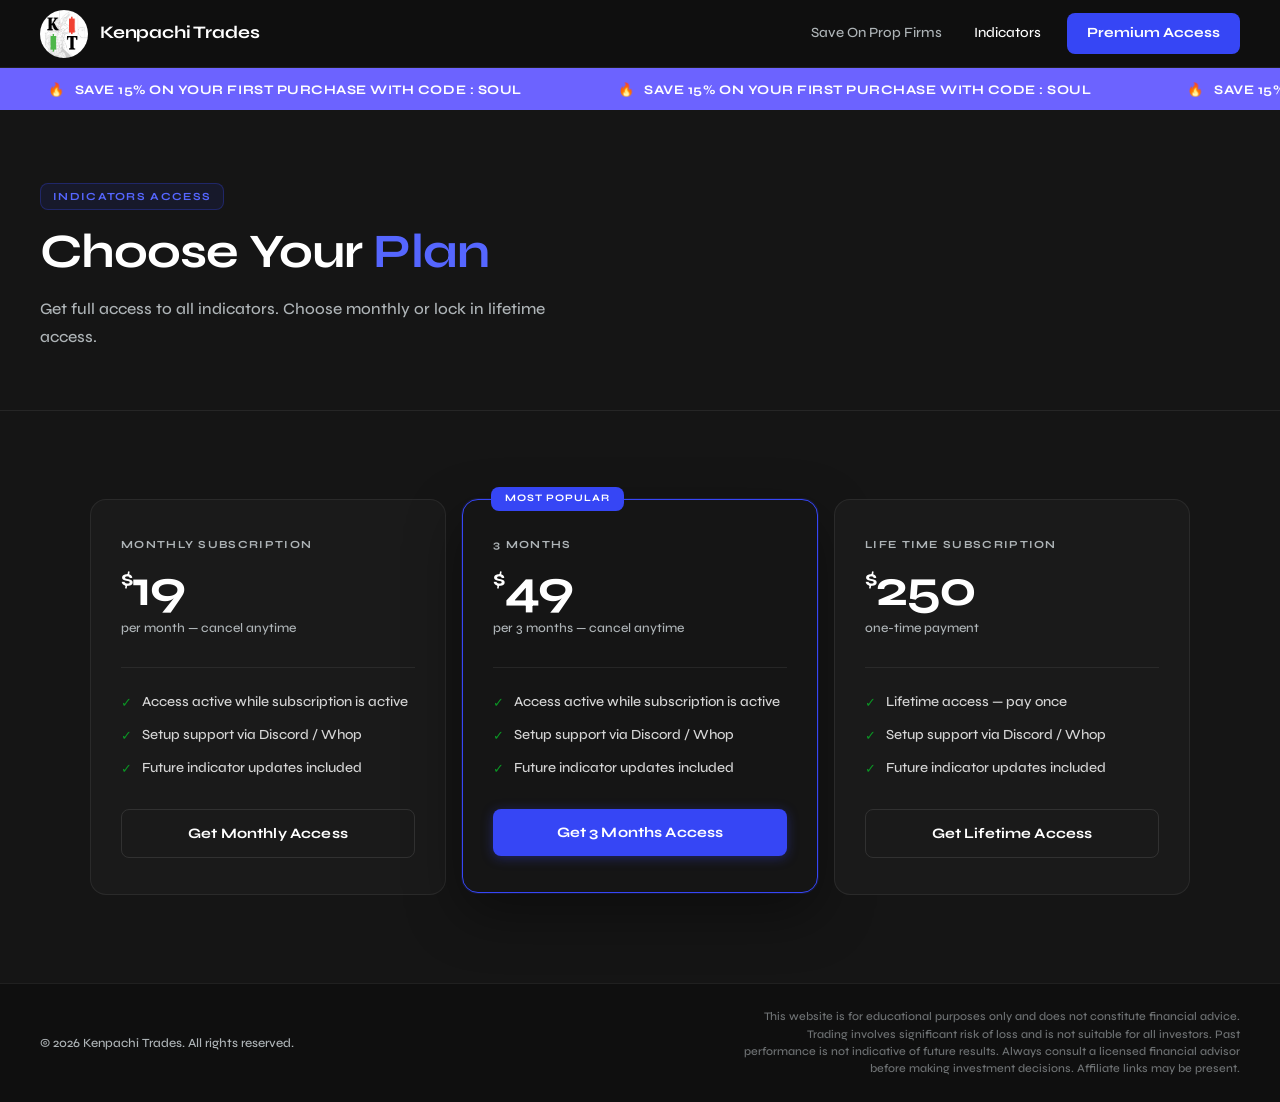
==== indicators-plans.html @ 4893d938 "Initial commit — Kenpachi Trades website" ====
<!DOCTYPE html>
<html lang="en">
<head>
  <meta charset="UTF-8" />
  <meta name="viewport" content="width=device-width, initial-scale=1.0" />
  <title>Indicators Plans — Kenpachi Trades</title>
  <link rel="stylesheet" href="syle.css" />
  <link href="https://fonts.googleapis.com/css2?family=Syne:wght@400;500;600;700;800&display=swap" rel="stylesheet" />
</head>
<body>

  <!-- PROMO TICKER -->
  <div class="promo-ticker">
    <div class="promo-ticker-track">
      <span>Save 15% on your first purchase with code : Soul</span>
      <span>Save 15% on your first purchase with code : Soul</span>
      <span>Save 15% on your first purchase with code : Soul</span>
      <span>Save 15% on your first purchase with code : Soul</span>
      <span>Save 15% on your first purchase with code : Soul</span>
      <span>Save 15% on your first purchase with code : Soul</span>
      <span>Save 15% on your first purchase with code : Soul</span>
      <span>Save 15% on your first purchase with code : Soul</span>
    </div>
  </div>

  <header class="nav">
    <div class="container nav-inner">
      <a href="index.html" class="logo">
        <img src="images/logo.png" alt="Kenpachi Trades Logo" class="logo-img" />
        Kenpachi Trades
      </a>
      <nav class="nav-links">
        <a href="prop-firms.html">Save On Prop Firms</a>
        <a href="indicators.html" class="active">Indicators</a>
        <a href="premium.html" class="nav-cta">Premium Access</a>
      </nav>
      <button class="burger" id="burger">&#9776;</button>
    </div>
    <div class="mobile-menu" id="mobileMenu">
      <a href="prop-firms.html">Save On Prop Firms</a>
      <a href="indicators.html">Indicators</a>
      <a href="premium.html">Premium Access</a>
    </div>
  </header>

  <!-- PAGE HERO -->
  <section class="page-hero">
    <div class="container">
      <div class="label reveal">Indicators Access</div>
      <h1 class="reveal reveal-delay-1">Choose Your <em>Plan</em></h1>
      <p class="reveal reveal-delay-2">Get full access to all indicators. Choose monthly or lock in lifetime access.</p>
    </div>
  </section>

  <section class="section">
    <div class="container">

      <div class="pricing-grid" style="grid-template-columns: repeat(auto-fit, minmax(280px, 1fr)); max-width: 1100px; margin: 0 auto;">

        <!-- MONTHLY -->
        <div class="price-card reveal reveal-delay-1">
          <div class="price-tier-name">Monthly Subscription</div>
          <div class="price-amount"><sup>$</sup>19</div>
          <div class="price-period">per month — cancel anytime</div>
          <div class="price-divider"></div>
          <ul class="price-features">

            <li><span class="check">✓</span> Access active while subscription is active</li>
            <li><span class="check">✓</span> Setup support via Discord / Whop</li>
            <li><span class="check">✓</span> Future indicator updates included</li>
          </ul>
          <a href="https://whop.com/checkout/plan_Pb6D59NtoYQbu" target="_blank" rel="noopener noreferrer" class="btn btn-ghost btn-block">Get Monthly Access</a>
        </div>

        <!-- 3 MONTHS -->
        <div class="price-card featured reveal reveal-delay-2">
          <div class="price-top-badge">Most Popular</div>
          <div class="price-tier-name">3 Months</div>
          <div class="price-amount"><sup>$</sup>49</div>
          <div class="price-period">per 3 months — cancel anytime</div>
          <div class="price-divider"></div>
          <ul class="price-features">

            <li><span class="check">✓</span> Access active while subscription is active</li>
            <li><span class="check">✓</span> Setup support via Discord / Whop</li>
            <li><span class="check">✓</span> Future indicator updates included</li>
          </ul>
          <a href="https://whop.com/checkout/plan_G2TPWnODqHxAE" target="_blank" rel="noopener noreferrer" class="btn btn-primary btn-block">Get 3 Months Access</a>
        </div>

        <!-- LIFETIME -->
        <div class="price-card reveal reveal-delay-2">
          <div class="price-tier-name">Life Time Subscription</div>
          <div class="price-amount"><sup>$</sup>250</div>
          <div class="price-period">one-time payment</div>
          <div class="price-divider"></div>
          <ul class="price-features">

            <li><span class="check">✓</span> Lifetime access — pay once</li>
            <li><span class="check">✓</span> Setup support via Discord / Whop</li>
            <li><span class="check">✓</span> Future indicator updates included</li>
          </ul>
          <a href="https://whop.com/checkout/plan_wQMuomyge6VNp" target="_blank" rel="noopener noreferrer" class="btn btn-ghost btn-block">Get Lifetime Access</a>
        </div>

      </div>

    </div>
  </section>

  <footer class="footer">
    <div class="container footer-bottom">
      <div class="footer-copy">© 2026 Kenpachi Trades. All rights reserved.</div>
      <div class="footer-disclaimer">This website is for educational purposes only and does not constitute financial advice. Trading involves significant risk of loss and is not suitable for all investors. Past performance is not indicative of future results. Always consult a licensed financial advisor before making investment decisions. Affiliate links may be present.</div>
    </div>
  </footer>

  <script>
    const burger = document.getElementById('burger');
    const menu = document.getElementById('mobileMenu');
    burger.addEventListener('click', () => menu.classList.toggle('open'));
    menu.querySelectorAll('a').forEach(a => a.addEventListener('click', () => menu.classList.remove('open')));

    const observer = new IntersectionObserver(entries => {
      entries.forEach(e => { if (e.isIntersecting) { e.target.classList.add('visible'); observer.unobserve(e.target); } });
    }, { threshold: 0.07 });
    document.querySelectorAll('.reveal, .reveal-left, .reveal-right').forEach(el => observer.observe(el));
  </script>
</body>
</html>
---- syle.css ----
/* ===== PROMO TICKER ===== */
.promo-ticker { width: 100%; background: #6c63ff; overflow: hidden; white-space: nowrap; padding: 8px 0; position: relative; z-index: 1001; }
.promo-ticker-track { display: inline-flex; animation: ticker-scroll 28s linear infinite; }
.promo-ticker-track:hover { animation-play-state: paused; }
.promo-ticker-track span { display: inline-block; padding: 0 48px; font-size: 0.82rem; font-weight: 700; color: #fff; letter-spacing: 0.04em; text-transform: uppercase; }
.promo-ticker-track span::before { content: '🔥'; margin-right: 10px; }
@keyframes ticker-scroll { 0% { transform: translateX(0); } 100% { transform: translateX(-50%); } }

/* ===== RESET ===== */
*, *::before, *::after { box-sizing: border-box; margin: 0; padding: 0; }

:root {
  --bg:           #151515;
  --bg2:          #1a1a1a;
  --bg3:          #202020;
  --bg4:          #282828;
  --nav-bg:       #0f0f0f;
  --blue:         #3646f5;
  --blue-dim:     #2538e0;
  --blue-bright:  #5566ff;
  --blue-light:   #e8edff;
  --blue-glow:    rgba(54,70,245,0.1);
  --blue-line:    rgba(54,70,245,0.3);
  --green:        #0b9524;
  --green-light:  #ecfdf3;
  --text:         #ffffff;
  --text-dim:     #d6d6d6;
  --text-muted:   #aeb4b7;
  --border:       rgba(255,255,255,0.1);
  --border2:      rgba(255,255,255,0.07);
  --radius:       8px;
  --radius-lg:    12px;
  --radius-xl:    16px;
  --font:         'Syne', sans-serif;
  --nav-h:        68px;
  --ease:         cubic-bezier(0.4,0,0.2,1);
}

/* ===== KEYFRAMES ===== */
@keyframes glow-pulse {
  0%, 100% { box-shadow: 0 0 20px rgba(54,70,245,0.25), 0 4px 20px rgba(0,0,0,0.4); }
  50%       { box-shadow: 0 0 48px rgba(54,70,245,0.55), 0 4px 20px rgba(0,0,0,0.4); }
}
@keyframes shimmer {
  0%   { background-position: -200% center; }
  100% { background-position:  200% center; }
}
@keyframes gradient-x {
  0%, 100% { background-position: 0% 50%; }
  50%       { background-position: 100% 50%; }
}
@keyframes float {
  0%, 100% { transform: translateY(0); }
  50%       { transform: translateY(-8px); }
}

html { scroll-behavior: smooth; }

body {
  background: var(--bg);
  color: var(--text);
  font-family: var(--font);
  font-size: 1rem;
  font-weight: 500;
  line-height: 1.6;
  overflow-x: hidden;
  padding-top: var(--nav-h);
  -webkit-font-smoothing: antialiased;
  -moz-osx-font-smoothing: grayscale;
}

a { text-decoration: none; color: inherit; }

.container {
  max-width: 1280px;
  margin: 0 auto;
  padding: 0 40px;
}

/* ===== SCROLL ANIMATIONS ===== */
.reveal {
  opacity: 0;
  transform: translateY(28px);
  transition: opacity 0.65s var(--ease), transform 0.65s var(--ease);
}
.reveal.visible { opacity: 1; transform: translateY(0); }

.reveal-left {
  opacity: 0;
  transform: translateX(-36px);
  transition: opacity 0.65s var(--ease), transform 0.65s var(--ease);
}
.reveal-left.visible { opacity: 1; transform: translateX(0); }

.reveal-right {
  opacity: 0;
  transform: translateX(36px);
  transition: opacity 0.65s var(--ease), transform 0.65s var(--ease);
}
.reveal-right.visible { opacity: 1; transform: translateX(0); }

.reveal-delay-1 { transition-delay: 0.08s; }
.reveal-delay-2 { transition-delay: 0.16s; }
.reveal-delay-3 { transition-delay: 0.24s; }
.reveal-delay-4 { transition-delay: 0.32s; }
.reveal-delay-5 { transition-delay: 0.40s; }
.reveal-delay-6 { transition-delay: 0.48s; }

/* ===== LOGO ===== */
.logo-img {
  width: 48px;
  height: 48px;
  border-radius: 50%;
  object-fit: cover;
  flex-shrink: 0;
  transition: transform 0.3s var(--ease);
}
.logo:hover .logo-img { transform: scale(1.06); }

/* ===== BUTTONS ===== */
.btn {
  display: inline-flex;
  align-items: center;
  gap: 8px;
  font-family: var(--font);
  font-weight: 700;
  font-size: 0.9rem;
  letter-spacing: 0.01em;
  border-radius: var(--radius);
  padding: 12px 28px;
  cursor: pointer;
  transition: all 0.2s var(--ease);
  border: none;
  white-space: nowrap;
}

.btn-primary {
  background: var(--blue);
  color: #fff;
  box-shadow: 0 2px 12px rgba(54,70,245,0.35);
}
.btn-primary:hover {
  background: var(--blue-bright);
  transform: translateY(-1px);
  box-shadow: 0 6px 24px rgba(54,70,245,0.5);
}

.btn-ghost {
  background: transparent;
  color: #fff;
  border: 1px solid var(--border);
}
.btn-ghost:hover {
  background: rgba(255,255,255,0.05);
  border-color: rgba(255,255,255,0.2);
  transform: translateY(-1px);
}

.btn-dark {
  background: var(--bg3);
  color: var(--text);
  border: 1px solid var(--border2);
}
.btn-dark:hover {
  background: var(--bg4);
  border-color: var(--border);
  transform: translateY(-1px);
}

.btn-white {
  background: #fff;
  color: var(--bg);
  font-weight: 700;
}
.btn-white:hover {
  background: #f0f0f0;
  transform: translateY(-1px);
}

.btn-sm   { padding: 8px 18px; font-size: 0.82rem; }
.btn-block { width: 100%; justify-content: center; }

/* ===== NAV ===== */
.nav {
  position: fixed;
  top: 0; left: 0; right: 0;
  z-index: 200;
  height: var(--nav-h);
  display: flex;
  align-items: center;
  background: rgba(15,15,15,0.95);
  backdrop-filter: blur(20px);
  -webkit-backdrop-filter: blur(20px);
  border-bottom: 1px solid var(--border2);
  transition: background 0.3s;
}
.nav-inner {
  display: flex;
  align-items: center;
  justify-content: space-between;
  width: 100%;
}
.logo {
  display: flex;
  align-items: center;
  gap: 12px;
  font-size: 1.1rem;
  font-weight: 700;
  color: var(--text);
  letter-spacing: -0.01em;
}
.nav-links {
  display: flex;
  align-items: center;
  gap: 4px;
}
.nav-links a {
  font-size: 0.88rem;
  font-weight: 500;
  color: var(--text-muted);
  padding: 8px 14px;
  border-radius: var(--radius);
  transition: all 0.2s var(--ease);
}
.nav-links a:hover { color: var(--text); background: rgba(255,255,255,0.05); }
.nav-links a.active { color: var(--text); }
.nav-links .nav-cta {
  background: var(--blue);
  color: #fff !important;
  font-weight: 700;
  padding: 9px 20px;
  margin-left: 8px;
  border-radius: var(--radius);
}
.nav-links .nav-cta:hover {
  background: var(--blue-bright);
  transform: translateY(-1px);
  box-shadow: 0 4px 20px rgba(54,70,245,0.45);
}

.burger {
  display: none;
  background: none;
  border: 1px solid var(--border2);
  color: var(--text-muted);
  width: 38px; height: 38px;
  border-radius: var(--radius);
  font-size: 1rem;
  cursor: pointer;
  align-items: center;
  justify-content: center;
  transition: all 0.2s;
}
.burger:hover { border-color: var(--border); color: var(--text); }

.mobile-menu {
  display: none;
  flex-direction: column;
  background: rgba(15,15,15,0.98);
  backdrop-filter: blur(20px);
  border-bottom: 1px solid var(--border2);
  position: fixed;
  top: var(--nav-h); left: 0; right: 0;
  z-index: 199;
}
.mobile-menu.open { display: flex; }
.mobile-menu a {
  padding: 14px 28px;
  font-size: 0.92rem;
  color: var(--text-muted);
  border-bottom: 1px solid var(--border2);
  transition: all 0.18s;
}
.mobile-menu a:hover { color: var(--text); background: rgba(255,255,255,0.03); }

/* ===== ACCENT LINE ===== */
.accent-line {
  height: 1px;
  background: linear-gradient(90deg, transparent, var(--blue), var(--blue-bright), var(--blue), transparent);
  background-size: 200% 100%;
  animation: gradient-x 4s ease-in-out infinite;
}

/* ===== STATS BAR ===== */
.stats-bar {
  background: var(--bg2);
  border-bottom: 1px solid var(--border2);
  display: flex;
}
.stat-item {
  flex: 1;
  padding: 20px 24px;
  border-right: 1px solid var(--border2);
  display: flex;
  flex-direction: column;
  align-items: center;
  gap: 4px;
}
.stat-item:last-child { border-right: none; }
.stat-value {
  font-size: 1.65rem;
  font-weight: 700;
  color: var(--text);
  letter-spacing: -0.03em;
  line-height: 1;
}
.stat-label {
  font-size: 0.68rem;
  color: var(--text-muted);
  font-weight: 500;
  letter-spacing: 0.08em;
  text-transform: uppercase;
}

/* ===== PAGE HERO ===== */
.page-hero {
  background: var(--bg);
  padding: 72px 0 60px;
  position: relative;
  overflow: hidden;
}
.page-hero::after {
  content: '';
  position: absolute;
  bottom: 0; left: 0; right: 0; height: 1px;
  background: var(--border2);
}
.page-hero .label { margin-bottom: 16px; }
.page-hero h1 {
  font-size: clamp(2rem, 4vw, 3rem);
  font-weight: 700;
  color: var(--text);
  letter-spacing: -0.02em;
  line-height: 1.1;
  margin-bottom: 16px;
}
.page-hero h1 em { color: var(--blue-bright); font-style: normal; }
.page-hero p {
  font-size: 1rem;
  color: var(--text-muted);
  max-width: 520px;
  line-height: 1.75;
}

/* ===== HOME HERO ===== */
.home-main { width: 100%; }

.home-hero {
  display: flex;
  align-items: center;
  gap: 24px;
  width: 100%;
  padding: 28px 40px 20px;
}
.hero-video-wrap { flex: 1; min-width: 0; }

.slideshow {
  position: relative;
  width: 100%;
  aspect-ratio: 16 / 9;
  border-radius: var(--radius-lg);
  overflow: hidden;
  background: var(--bg2);
  border: 1px solid var(--border2);
  box-shadow: 0 24px 64px rgba(0,0,0,0.5);
  transition: box-shadow 0.4s var(--ease);
}
.slideshow:hover {
  box-shadow: 0 32px 80px rgba(0,0,0,0.65);
  border-color: var(--border);
}
.slides { position: relative; width: 100%; height: 100%; }
.slide {
  position: absolute; inset: 0;
  width: 100%; height: 100%;
  object-fit: cover;
  opacity: 0;
  transition: opacity 0.85s var(--ease);
  pointer-events: none;
}
.slide:first-child, .slide.active { opacity: 1; pointer-events: auto; }

.slide-btn {
  position: absolute;
  top: 50%; transform: translateY(-50%);
  background: rgba(15,15,15,0.8);
  backdrop-filter: blur(8px);
  border: 1px solid var(--border);
  color: var(--text);
  font-size: 1.6rem;
  width: 44px; height: 44px;
  border-radius: 50%;
  cursor: pointer;
  display: flex; align-items: center; justify-content: center;
  transition: all 0.2s var(--ease);
  z-index: 2;
  opacity: 0;
}
.slideshow:hover .slide-btn { opacity: 1; }
.slide-btn:hover {
  background: var(--blue);
  border-color: var(--blue);
  transform: translateY(-50%) scale(1.08);
}
.slide-btn.prev { left: 14px; }
.slide-btn.next { right: 14px; }

.slide-dots {
  position: absolute;
  bottom: 14px; left: 50%;
  transform: translateX(-50%);
  display: flex; gap: 6px; z-index: 2;
}
.dot {
  width: 7px; height: 7px;
  border-radius: 4px;
  background: rgba(255,255,255,0.2);
  cursor: pointer;
  transition: background 0.25s, width 0.3s var(--ease);
}
.dot.active { background: var(--blue-bright); width: 20px; }

/* PROFILE CARD */
.hero-profile {
  flex: 0 0 clamp(200px, 28%, 320px);
  display: flex;
  flex-direction: column;
  align-items: center;
  justify-content: center;
  gap: 14px;
}
.profile-avatar {
  width: min(85%, 240px);
  aspect-ratio: 1 / 1;
  height: auto;
  border-radius: 50%;
  overflow: hidden;
  background: var(--bg3);
  border: 1px solid var(--border);
  box-shadow: 0 16px 48px rgba(0,0,0,0.5);
  display: flex; align-items: center; justify-content: center;
  transition: box-shadow 0.4s, transform 0.4s, border-color 0.3s;
}
.hero-profile:hover .profile-avatar {
  transform: scale(1.03) translateY(-4px);
  border-color: var(--blue);
  box-shadow: 0 24px 64px rgba(0,0,0,0.6), 0 0 0 3px rgba(54,70,245,0.2);
}
.profile-avatar img { width: 100%; height: 100%; object-fit: cover; }
.profile-avatar.avatar-placeholder::after {
  content: 'K';
  font-size: 3.5rem;
  font-weight: 700;
  color: var(--blue-bright);
}
.profile-name {
  font-size: 1rem;
  font-weight: 700;
  color: var(--text);
  text-align: center;
  display: flex; align-items: center; gap: 8px;
}
.verified {
  display: inline-flex; align-items: center; justify-content: center;
  width: 20px; height: 20px;
  background: var(--blue);
  color: #fff;
  font-size: 0.65rem; font-weight: 700;
  border-radius: 50%; flex-shrink: 0;
}
.profile-bio {
  font-size: 0.82rem;
  color: var(--text-muted);
  text-align: center;
  line-height: 1.5;
}
.profile-socials {
  display: flex; gap: 10px;
  align-items: center; justify-content: center;
  margin-top: 4px;
}
.social-icon {
  width: 38px; height: 38px;
  border-radius: 50%;
  display: flex; align-items: center; justify-content: center;
  transition: all 0.22s var(--ease);
}
.social-icon:hover { transform: translateY(-3px); }
.social-icon--discord { color: #5865F2; background: rgba(88,101,242,0.1); border: 1px solid rgba(88,101,242,0.2); }
.social-icon--discord:hover { background: rgba(88,101,242,0.2); border-color: #5865F2; box-shadow: 0 4px 16px rgba(88,101,242,0.3); }
.social-icon--x { color: #fff; background: rgba(255,255,255,0.06); border: 1px solid var(--border2); }
.social-icon--x:hover { background: rgba(255,255,255,0.1); border-color: var(--border); }
.social-icon--yt { color: #ff4444; background: rgba(255,60,60,0.07); border: 1px solid rgba(255,60,60,0.15); }
.social-icon--yt:hover { background: rgba(255,60,60,0.14); border-color: #ff4444; box-shadow: 0 4px 16px rgba(255,60,60,0.2); }

/* HOME BELOW */
.home-below {
  display: flex;
  width: 100%;
  padding: 0 40px;
  gap: 40px;
}
.home-below-left {
  flex: 1; min-width: 0;
  display: flex; flex-direction: column;
  align-items: flex-start;
  gap: 22px;
  padding: 20px 0 40px;
}
.home-below-right { flex: 0 0 clamp(200px, 28%, 320px); }

.btn-cta {
  font-size: 0.95rem;
  padding: 14px 36px;
  border-radius: var(--radius);
  font-weight: 700;
  letter-spacing: 0.01em;
  background: var(--blue);
  color: #fff;
  box-shadow: 0 4px 20px rgba(54,70,245,0.35);
  transition: all 0.2s var(--ease);
  display: inline-flex; align-items: center; gap: 10px;
  align-self: center;
  border: none;
}
.btn-cta::after { content: '→'; font-size: 1rem; transition: transform 0.2s; }
.btn-cta:hover {
  background: var(--blue-bright);
  box-shadow: 0 8px 32px rgba(54,70,245,0.5);
  transform: translateY(-1px);
}
.btn-cta:hover::after { transform: translateX(4px); }

/* APPLY FORM */
.apply-block { width: 100%; display: flex; flex-direction: column; align-items: flex-start; }
.apply-label {
  font-size: 0.68rem; font-weight: 700;
  letter-spacing: 0.12em; text-transform: uppercase;
  color: var(--blue-bright); margin-bottom: 8px; display: block;
}
.apply-title {
  font-size: 1.25rem; font-weight: 700;
  color: var(--text); letter-spacing: -0.02em;
  margin-bottom: 4px; line-height: 1.2;
}
.apply-sub { font-size: 0.85rem; color: var(--text-muted); margin-bottom: 16px; }
.apply-form {
  display: flex;
  max-width: 440px;
  border: 1px solid var(--border2);
  border-radius: var(--radius);
  overflow: hidden;
  background: var(--bg2);
  transition: border-color 0.2s, box-shadow 0.2s;
}
.apply-form:focus-within {
  border-color: rgba(54,70,245,0.5);
  box-shadow: 0 0 0 3px rgba(54,70,245,0.08);
}
.apply-input {
  flex: 1; background: transparent; border: none;
  padding: 13px 16px; font-size: 0.875rem;
  font-family: var(--font); color: var(--text); outline: none;
}
.apply-input::placeholder { color: var(--text-muted); }
.apply-form .btn {
  border-radius: 0; padding: 13px 20px; font-size: 0.875rem;
  background: var(--blue);
  color: #fff; border: none; font-weight: 700;
}
.apply-form .btn:hover { background: var(--blue-bright); transform: none; box-shadow: none; }

/* REVIEWS */
.home-reviews { padding: 8px 0 64px; }
.reviews-track {
  display: flex; gap: 12px;
  padding: 0 40px;
  overflow-x: auto;
  scrollbar-width: none; -ms-overflow-style: none;
  scroll-snap-type: x mandatory;
}
.reviews-track::-webkit-scrollbar { display: none; }
.review-card {
  flex-shrink: 0; width: 240px;
  background: var(--bg2);
  border: 1px solid var(--border2);
  border-radius: var(--radius);
  padding: 20px 18px;
  scroll-snap-align: start;
  transition: all 0.2s var(--ease);
}
.review-card:hover {
  border-color: var(--border);
  transform: translateY(-3px);
  box-shadow: 0 12px 40px rgba(0,0,0,0.4);
}
.review-stars { color: var(--blue-bright); font-size: 0.82rem; margin-bottom: 10px; letter-spacing: 1px; }
.review-card p { font-size: 0.82rem; color: var(--text-dim); line-height: 1.65; margin-bottom: 12px; }
.review-author { font-size: 0.76rem; color: var(--text-muted); font-weight: 600; }

/* ===== SECTION BASE ===== */
.section { padding: 88px 0; }
.section-dark { background: var(--bg2); }
.section-head { margin-bottom: 52px; }
.section-head.center { text-align: center; }
.section-head.center p { margin: 0 auto; }
.section-head h2 {
  font-size: clamp(1.9rem, 3.5vw, 2.6rem);
  font-weight: 700;
  letter-spacing: -0.02em;
  color: var(--text);
  margin-bottom: 12px;
  line-height: 1.15;
}
.section-head h2 em { color: var(--blue-bright); font-style: normal; }
.section-head p { color: var(--text-muted); font-size: 1rem; max-width: 520px; line-height: 1.75; }

.label {
  display: inline-block;
  font-size: 0.68rem; font-weight: 700;
  letter-spacing: 0.12em; text-transform: uppercase;
  color: var(--blue-bright);
  background: var(--blue-glow);
  border: 1px solid var(--blue-line);
  padding: 4px 12px; border-radius: var(--radius);
  margin-bottom: 16px;
}
.divider {
  height: 1px;
  background: var(--border2);
}

/* ===== PROP FIRMS ===== */
.firms-grid {
  display: grid;
  grid-template-columns: repeat(auto-fill, minmax(320px, 1fr));
  gap: 16px;
}
.firm-card {
  background: var(--bg2);
  border: 1px solid var(--border2);
  border-radius: var(--radius-lg);
  padding: 28px;
  position: relative;
  transition: all 0.25s var(--ease);
}
.firm-card:hover {
  border-color: var(--border);
  transform: translateY(-4px);
  box-shadow: 0 20px 56px rgba(0,0,0,0.5);
}
.firm-card.top {
  border-color: rgba(54,70,245,0.3);
  box-shadow: 0 0 0 1px rgba(54,70,245,0.08);
}
.firm-card.top:hover {
  box-shadow: 0 20px 56px rgba(0,0,0,0.5), 0 0 0 1px rgba(54,70,245,0.2);
}
.firm-rank {
  position: absolute; top: 20px; right: 20px;
  font-size: 0.65rem; font-weight: 700;
  letter-spacing: 0.08em; text-transform: uppercase;
  color: var(--blue-bright); background: var(--blue-glow);
  border: 1px solid var(--blue-line); padding: 3px 10px; border-radius: var(--radius);
}
.firm-top {
  display: flex; align-items: flex-start;
  gap: 14px; margin-bottom: 20px; padding-right: 70px;
}
.firm-icon {
  width: 48px; height: 48px;
  background: var(--bg3);
  border: 1px solid var(--border);
  border-radius: var(--radius);
  display: flex; align-items: center; justify-content: center;
  font-size: 0.72rem; font-weight: 700; color: var(--blue-bright);
  flex-shrink: 0;
}
.firm-name { font-size: 1rem; font-weight: 700; color: var(--text); margin-bottom: 4px; }
.firm-stars { color: var(--blue-bright); font-size: 0.82rem; }
.firm-table { width: 100%; border-collapse: collapse; margin-bottom: 18px; }
.firm-table tr { border-bottom: 1px solid var(--border2); }
.firm-table tr:last-child { border-bottom: none; }
.firm-table td { padding: 9px 0; font-size: 0.83rem; }
.firm-table td:first-child { color: var(--text-muted); width: 55%; }
.firm-table td:last-child { color: var(--text); font-weight: 700; text-align: right; }
.code-box {
  display: flex; align-items: center; justify-content: space-between;
  background: var(--bg3);
  border: 1px dashed rgba(54,70,245,0.3);
  border-radius: var(--radius); padding: 10px 14px; margin-bottom: 14px;
  position: relative; overflow: hidden;
}
.code-box::after {
  content: '';
  position: absolute; inset: 0;
  background: linear-gradient(90deg, transparent 0%, rgba(54,70,245,0.04) 50%, transparent 100%);
  background-size: 200% 100%;
  animation: shimmer 3s ease-in-out infinite;
  pointer-events: none;
}
.code-box-label { font-size: 0.7rem; color: var(--text-muted); letter-spacing: 0.04em; }
.code-box-value { font-size: 0.88rem; font-weight: 700; color: var(--blue-bright); letter-spacing: 0.06em; }
.code-box-save {
  font-size: 0.75rem; color: #0b9524; font-weight: 700;
  background: rgba(11,149,36,0.08); border: 1px solid rgba(11,149,36,0.2);
  padding: 2px 8px; border-radius: var(--radius);
}

.compare-wrap {
  overflow-x: auto;
  border: 1px solid var(--border2);
  border-radius: var(--radius-lg);
  background: var(--bg2);
}
.compare-table { width: 100%; border-collapse: collapse; font-size: 0.85rem; min-width: 700px; }
.compare-table thead tr { background: var(--bg3); border-bottom: 1px solid var(--border2); }
.compare-table th { padding: 14px 20px; text-align: left; font-size: 0.67rem; font-weight: 700; letter-spacing: 0.1em; text-transform: uppercase; color: var(--text-muted); }
.compare-table td { padding: 13px 20px; border-bottom: 1px solid var(--border2); color: var(--text-dim); }
.compare-table td:first-child { font-weight: 600; color: var(--text); }
.compare-table tbody tr:last-child td { border-bottom: none; }
.compare-table tbody tr { transition: background 0.15s; }
.compare-table tbody tr:hover { background: var(--bg3); }
.compare-table .yes { color: #0b9524; }
.compare-table .no  { color: var(--text-muted); }

/* ===== INDICATORS ===== */
.indicators-grid { display: grid; grid-template-columns: repeat(auto-fill, minmax(280px, 1fr)); gap: 16px; }
.ind-card {
  background: var(--bg2);
  border: 1px solid var(--border2);
  border-radius: var(--radius-lg);
  padding: 30px 26px;
  display: flex; flex-direction: column;
  transition: all 0.25s var(--ease);
  position: relative; overflow: hidden;
}
.ind-card::before {
  content: '';
  position: absolute; top: 0; left: 0; right: 0;
  height: 2px;
  background: var(--blue);
  transform: scaleX(0); transform-origin: left;
  transition: transform 0.3s var(--ease);
}
.ind-card:hover::before { transform: scaleX(1); }
.ind-card:hover {
  border-color: var(--border);
  transform: translateY(-4px);
  box-shadow: 0 16px 48px rgba(0,0,0,0.5);
}
.ind-num { font-size: 0.65rem; font-weight: 700; letter-spacing: 0.12em; color: var(--text-muted); text-transform: uppercase; margin-bottom: 20px; }
.ind-card h3 { font-size: 1rem; font-weight: 700; color: var(--text); margin-bottom: 10px; }
.ind-card p { font-size: 0.875rem; color: var(--text-dim); line-height: 1.7; margin-bottom: 20px; flex: 1; }
.ind-tags { display: flex; flex-wrap: wrap; gap: 6px; margin-bottom: 24px; }
.ind-tags span {
  font-size: 0.68rem; font-weight: 600; letter-spacing: 0.04em; text-transform: uppercase;
  background: var(--bg3); border: 1px solid var(--border2); color: var(--text-muted);
  padding: 4px 10px; border-radius: var(--radius);
  transition: all 0.2s;
}
.ind-card:hover .ind-tags span { border-color: var(--blue-line); color: var(--blue-bright); background: var(--blue-glow); }

.access-banner {
  margin-top: 48px;
  background: var(--bg2);
  border: 1px solid var(--border2);
  border-radius: var(--radius-xl);
  padding: 44px 48px;
  display: flex; justify-content: space-between; align-items: center;
  gap: 32px; flex-wrap: wrap;
  position: relative; overflow: hidden;
}
.access-banner::before {
  content: '';
  position: absolute; inset: 0;
  background: radial-gradient(ellipse at 80% 50%, rgba(54,70,245,0.05) 0%, transparent 60%);
  pointer-events: none;
}
.access-banner .label { margin-bottom: 12px; }
.access-banner h3 { font-size: 1.4rem; font-weight: 700; color: var(--text); margin-bottom: 8px; letter-spacing: -0.02em; }
.access-banner p { color: var(--text-muted); font-size: 0.9rem; max-width: 380px; line-height: 1.7; }

/* ===== QUARTERLY THEORY ===== */
.qt-hero {
  background: var(--bg2);
  border: 1px solid var(--border2);
  border-radius: var(--radius-xl);
  padding: 48px 44px;
  margin-bottom: 40px;
  position: relative; overflow: hidden;
}
.qt-hero::before {
  content: 'QT';
  position: absolute; right: 40px; top: 50%;
  transform: translateY(-50%);
  font-size: 9rem; font-weight: 700;
  color: rgba(54,70,245,0.05);
  letter-spacing: -0.05em; pointer-events: none; line-height: 1;
}
.qt-hero h2 { font-size: 1.5rem; font-weight: 700; letter-spacing: -0.02em; margin-bottom: 12px; color: var(--text); }
.qt-hero p { color: var(--text-muted); font-size: 0.95rem; max-width: 560px; line-height: 1.75; }

.qt-modules { display: flex; flex-direction: column; gap: 2px; }
.qt-module {
  background: var(--bg2);
  border: 1px solid var(--border2);
  border-radius: 0;
  padding: 22px 28px;
  display: grid; grid-template-columns: 52px 1fr auto;
  align-items: center; gap: 24px;
  cursor: pointer;
  transition: all 0.2s var(--ease);
}
.qt-module:first-child { border-radius: var(--radius) var(--radius) 0 0; }
.qt-module:last-child { border-radius: 0 0 var(--radius) var(--radius); border-bottom: 1px solid var(--border2); }
.qt-module + .qt-module { border-top: none; }
.qt-module:hover { background: var(--bg3); border-color: var(--border); transform: translateX(3px); }
.qt-module-num { font-size: 1.3rem; font-weight: 700; color: var(--blue); opacity: 0.5; }
.qt-module-title { font-size: 0.95rem; font-weight: 600; color: var(--text); margin-bottom: 3px; }
.qt-module-desc { font-size: 0.8rem; color: var(--text-muted); }
.qt-badge { font-size: 0.65rem; font-weight: 700; letter-spacing: 0.06em; text-transform: uppercase; padding: 4px 11px; border-radius: var(--radius); white-space: nowrap; }
.badge-free { background: rgba(11,149,36,0.08); color: #0b9524; border: 1px solid rgba(11,149,36,0.2); }
.badge-premium { background: var(--blue-glow); color: var(--blue-bright); border: 1px solid var(--blue-line); }

/* ===== PREMIUM ===== */
.pricing-grid { display: grid; grid-template-columns: repeat(3,1fr); gap: 16px; align-items: start; }
.price-card {
  background: var(--bg2);
  border: 1px solid var(--border2);
  border-radius: var(--radius-xl);
  padding: 36px 30px;
  position: relative;
  transition: all 0.25s var(--ease);
}
.price-card:hover { transform: translateY(-5px); box-shadow: 0 24px 56px rgba(0,0,0,0.5); }
.price-card.featured {
  background: var(--bg);
  border-color: var(--blue);
  box-shadow: 0 0 0 1px rgba(54,70,245,0.15), 0 20px 56px rgba(0,0,0,0.4);
}
.price-card.featured:hover {
  box-shadow: 0 0 0 1px rgba(54,70,245,0.25), 0 28px 64px rgba(0,0,0,0.5);
}
.price-top-badge {
  position: absolute; top: -13px; left: 28px;
  background: var(--blue);
  color: #fff;
  font-size: 0.62rem; font-weight: 700; letter-spacing: 0.1em; text-transform: uppercase;
  padding: 4px 14px; border-radius: var(--radius);
}
.price-tier-name { font-size: 0.68rem; font-weight: 700; letter-spacing: 0.12em; text-transform: uppercase; color: var(--text-muted); margin-bottom: 10px; }
.price-amount { font-size: 3.2rem; font-weight: 700; color: var(--text); letter-spacing: -0.04em; line-height: 1; margin-bottom: 4px; }
.price-amount sup { font-size: 1.4rem; vertical-align: super; font-weight: 700; }
.price-period { font-size: 0.8rem; color: var(--text-muted); margin-bottom: 28px; }
.price-divider { height: 1px; background: var(--border2); margin-bottom: 24px; }
.price-features { list-style: none; display: flex; flex-direction: column; gap: 12px; margin-bottom: 30px; }
.price-features li { display: flex; align-items: flex-start; gap: 10px; font-size: 0.87rem; color: var(--text-dim); line-height: 1.5; }
.price-features li .check { color: #0b9524; flex-shrink: 0; font-size: 0.8rem; margin-top: 2px; }
.price-features li .cross { color: var(--text-muted); flex-shrink: 0; font-size: 0.8rem; margin-top: 2px; }
.price-features li.inactive { color: var(--text-muted); }

/* FAQ */
.faq-wrap { max-width: 680px; margin: 80px auto 0; }
.faq-item {
  background: var(--bg2);
  border: 1px solid var(--border2);
  border-bottom: none;
  padding: 22px 28px;
  transition: all 0.2s var(--ease);
}
.faq-item:first-child { border-radius: var(--radius) var(--radius) 0 0; }
.faq-item:last-child { border-bottom: 1px solid var(--border2); border-radius: 0 0 var(--radius) var(--radius); }
.faq-item:hover { background: var(--bg3); border-color: var(--border); }
.faq-q { font-size: 0.92rem; font-weight: 600; color: var(--text); margin-bottom: 8px; }
.faq-a { font-size: 0.84rem; color: var(--text-muted); line-height: 1.7; }

/* ===== MISC ===== */
.risk-note {
  background: var(--bg2);
  border: 1px solid var(--border2);
  border-left: 3px solid var(--blue);
  border-radius: 0 var(--radius) var(--radius) 0;
  padding: 14px 20px;
  font-size: 0.78rem; color: var(--text-muted);
  line-height: 1.6; margin-top: 32px;
}

/* ===== FOOTER ===== */
.footer {
  background: var(--nav-bg);
  border-top: 1px solid var(--border2);
  padding: 24px 0;
}
.footer-bottom {
  display: flex; justify-content: space-between;
  align-items: center; gap: 16px; flex-wrap: wrap;
}
.footer-copy { font-size: 0.78rem; color: var(--text-muted); }
.footer-disclaimer { font-size: 0.72rem; color: var(--text-muted); opacity: 0.6; max-width: 500px; text-align: right; line-height: 1.5; }

/* ===== RESPONSIVE ===== */
/* ===== TABLET (max 1024px) ===== */
@media (max-width: 1024px) {
  .pricing-grid { grid-template-columns: repeat(2, 1fr); }
  .firms-grid { grid-template-columns: 1fr; max-width: 600px; margin: 0 auto; }
  .home-hero { gap: 16px; padding: 24px 28px 16px; }
  .hero-profile { flex: 0 0 clamp(160px, 22%, 260px); }
}

/* ===== MOBILE (max 768px) ===== */
@media (max-width: 768px) {
  :root { --nav-h: 60px; }

  /* Nav */
  .nav-links { display: none; }
  .burger { display: flex; }
  .container { padding: 0 16px; }

  /* Ticker */
  .promo-ticker-track span { font-size: 0.74rem; padding: 0 28px; }

  /* Hero */
  .home-hero { flex-direction: column; padding: 20px 16px; gap: 16px; }
  .hero-video-wrap { width: 100%; }
  .hero-profile { flex-direction: column; flex: unset; width: 100%; align-items: center; }
  .profile-avatar { width: 160px; height: 160px; aspect-ratio: unset; }

  .home-below { flex-direction: column; padding: 0 16px; }
  .home-below-right { display: none; }
  .home-below-left { padding: 16px 0 28px; }
  .btn-cta { align-self: flex-start; }
  .apply-form { max-width: 100%; }
  .reviews-track { padding: 0 12px; }

  /* Sections */
  .section { padding: 48px 0; }
  .page-hero { padding: 40px 0 32px; }
  .page-hero h1 { font-size: clamp(1.6rem, 6vw, 2.4rem); }

  /* Pricing */
  .pricing-grid { grid-template-columns: 1fr; max-width: 420px; margin: 0 auto; }
  .price-amount { font-size: 2.6rem; }
  .price-card { padding: 28px 22px; }

  /* Prop Firms */
  .firms-grid { grid-template-columns: 1fr; }
  .firm-card { padding: 22px 18px; }
  .firm-table td { font-size: 0.78rem; padding: 8px 0; }
  .code-box { flex-wrap: wrap; gap: 10px; }

  /* Compare table */
  .compare-wrap { -webkit-overflow-scrolling: touch; }
  .compare-table { font-size: 0.78rem; }
  .compare-table th, .compare-table td { padding: 10px 12px; }

  /* Indicators */
  .indicators-grid { grid-template-columns: 1fr; }
  .ind-card { padding: 24px 18px; }
  .access-banner { flex-direction: column; align-items: flex-start; padding: 28px 20px; gap: 20px; }
  .access-banner h3 { font-size: 1.2rem; }

  /* QT */
  .qt-hero { padding: 32px 24px; }
  .qt-module { grid-template-columns: 44px 1fr; padding: 18px 16px; gap: 14px; }
  .qt-badge { display: none; }

  /* Stats */
  .stats-bar { flex-wrap: wrap; }
  .stat-item { flex: 0 0 50%; border-bottom: 1px solid var(--border2); }

  /* Footer */
  .footer-bottom { flex-direction: column; align-items: flex-start; gap: 10px; }
  .footer-disclaimer { text-align: left; max-width: 100%; font-size: 0.68rem; }
}

/* ===== SMALL PHONES (max 480px) ===== */
@media (max-width: 480px) {
  .container { padding: 0 12px; }
  .page-hero h1 { font-size: clamp(1.4rem, 7vw, 2rem); }
  .page-hero p { font-size: 0.88rem; }

  /* Nav */
  .logo { font-size: 0.95rem; gap: 8px; }
  .logo-img { width: 36px; height: 36px; }

  /* Ticker */
  .promo-ticker-track span { font-size: 0.68rem; padding: 0 20px; }

  /* Pricing */
  .price-card { padding: 24px 16px; }
  .price-amount { font-size: 2.2rem; }
  .price-features li { font-size: 0.82rem; }

  /* Prop firms */
  .firm-card { padding: 18px 14px; }
  .firm-table td { font-size: 0.74rem; }
  .code-box { padding: 10px 10px; }
  .code-box-value { font-size: 0.8rem; }

  /* Buttons */
  .btn { font-size: 0.84rem; padding: 10px 20px; }
  .btn-block { padding: 12px 20px; }

  /* Indicators slider */
  .ind-slider-track img { height: 160px; }

  /* FAQ */
  .faq-item { padding: 18px 16px; }
  .faq-q { font-size: 0.86rem; }

  /* Stats */
  .stat-item { flex: 0 0 100%; }
  .stat-value { font-size: 1.4rem; }
}
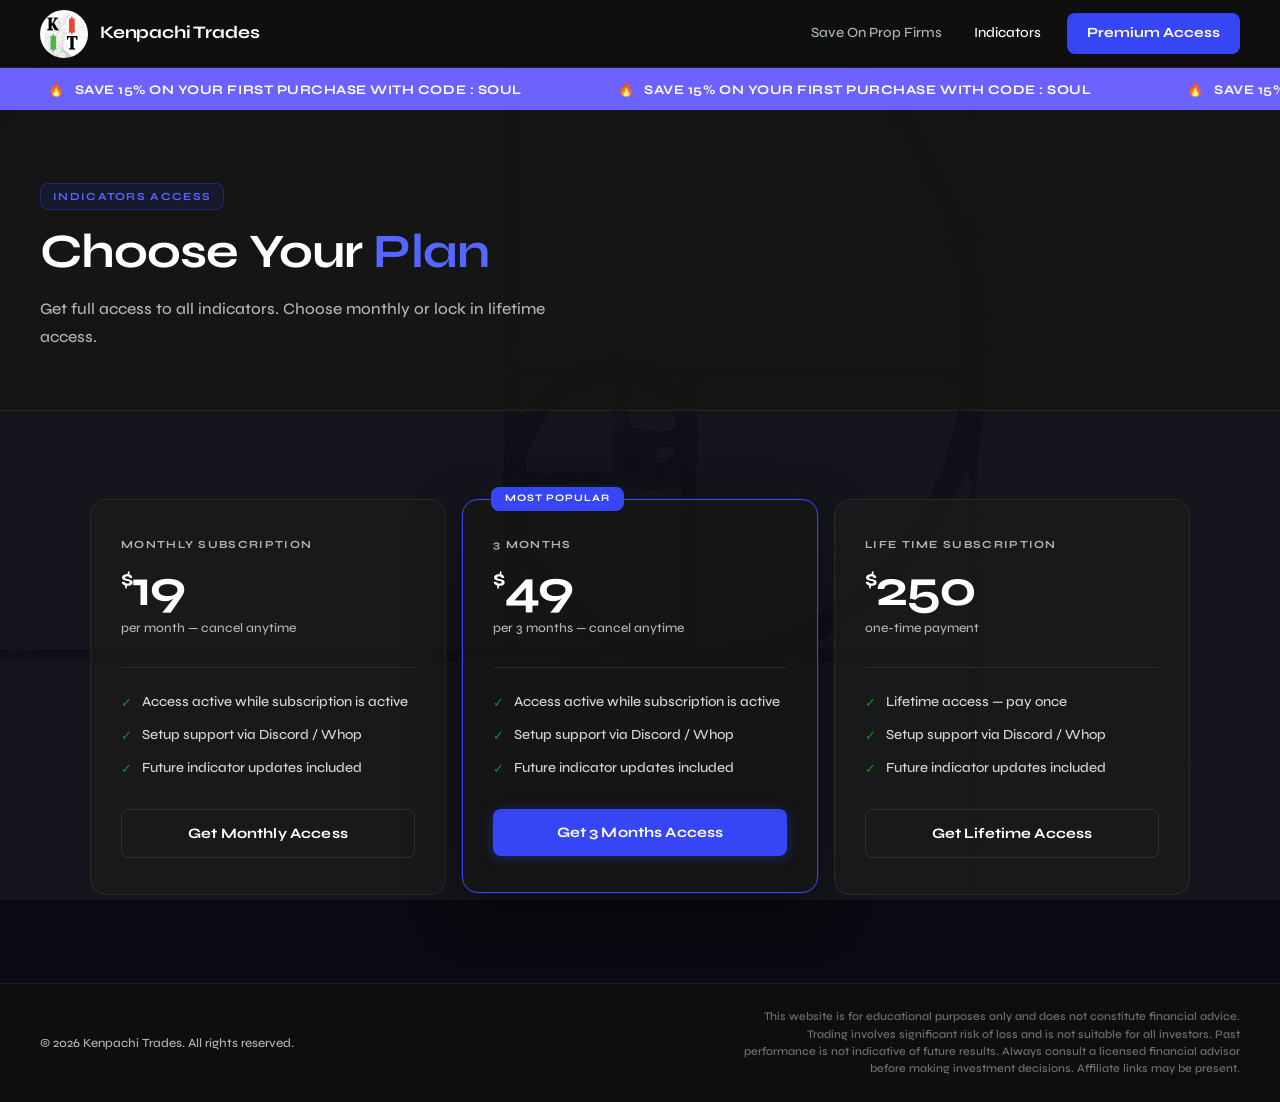
==== commit 9f73cd3d: "Add giveaway popup, SEO meta tags, fibonacci background, favicon, sound notification" ====
--- a/indicators-plans.html
+++ b/indicators-plans.html
@@ -4,6 +4,12 @@
   <meta charset="UTF-8" />
   <meta name="viewport" content="width=device-width, initial-scale=1.0" />
   <title>Indicators Plans — Kenpachi Trades</title>
+  <meta name="description" content="Get access to Kenpachi Trades QT indicators. Choose monthly, 3-month, or lifetime access to all TradingView indicators." />
+  <meta name="keywords" content="trading indicators subscription, TradingView indicator access, quarterly theory tools, kenpachi trades" />
+  <meta property="og:title" content="Indicators Plans — Kenpachi Trades" />
+  <meta property="og:description" content="Monthly, 3-month, or lifetime access to all Kenpachi Trades TradingView indicators." />
+  <meta property="og:url" content="https://kenpachitrades.com/indicators-plans.html" />
+  <link rel="icon" type="image/png" href="images/logo.png" />
   <link rel="stylesheet" href="syle.css" />
   <link href="https://fonts.googleapis.com/css2?family=Syne:wght@400;500;600;700;800&display=swap" rel="stylesheet" />
 </head>
--- a/syle.css
+++ b/syle.css
@@ -10,11 +10,11 @@
 *, *::before, *::after { box-sizing: border-box; margin: 0; padding: 0; }
 
 :root {
-  --bg:           #151515;
-  --bg2:          #1a1a1a;
-  --bg3:          #202020;
-  --bg4:          #282828;
-  --nav-bg:       #0f0f0f;
+  --bg:           rgba(21,21,21,0.82);
+  --bg2:          rgba(26,26,26,0.85);
+  --bg3:          rgba(32,32,32,0.9);
+  --bg4:          rgba(40,40,40,0.94);
+  --nav-bg:       rgba(15,15,15,0.92);
   --blue:         #3646f5;
   --blue-dim:     #2538e0;
   --blue-bright:  #5566ff;
@@ -54,10 +54,14 @@
   50%       { transform: translateY(-8px); }
 }
 
-html { scroll-behavior: smooth; }
+html {
+  scroll-behavior: smooth;
+  background: linear-gradient(rgba(10,11,18,0.92), rgba(10,11,18,0.92)), url('images/fibonacci.png') center/cover fixed;
+  background-color: #0d0e14;
+}
 
 body {
-  background: var(--bg);
+  background: transparent;
   color: var(--text);
   font-family: var(--font);
   font-size: 1rem;
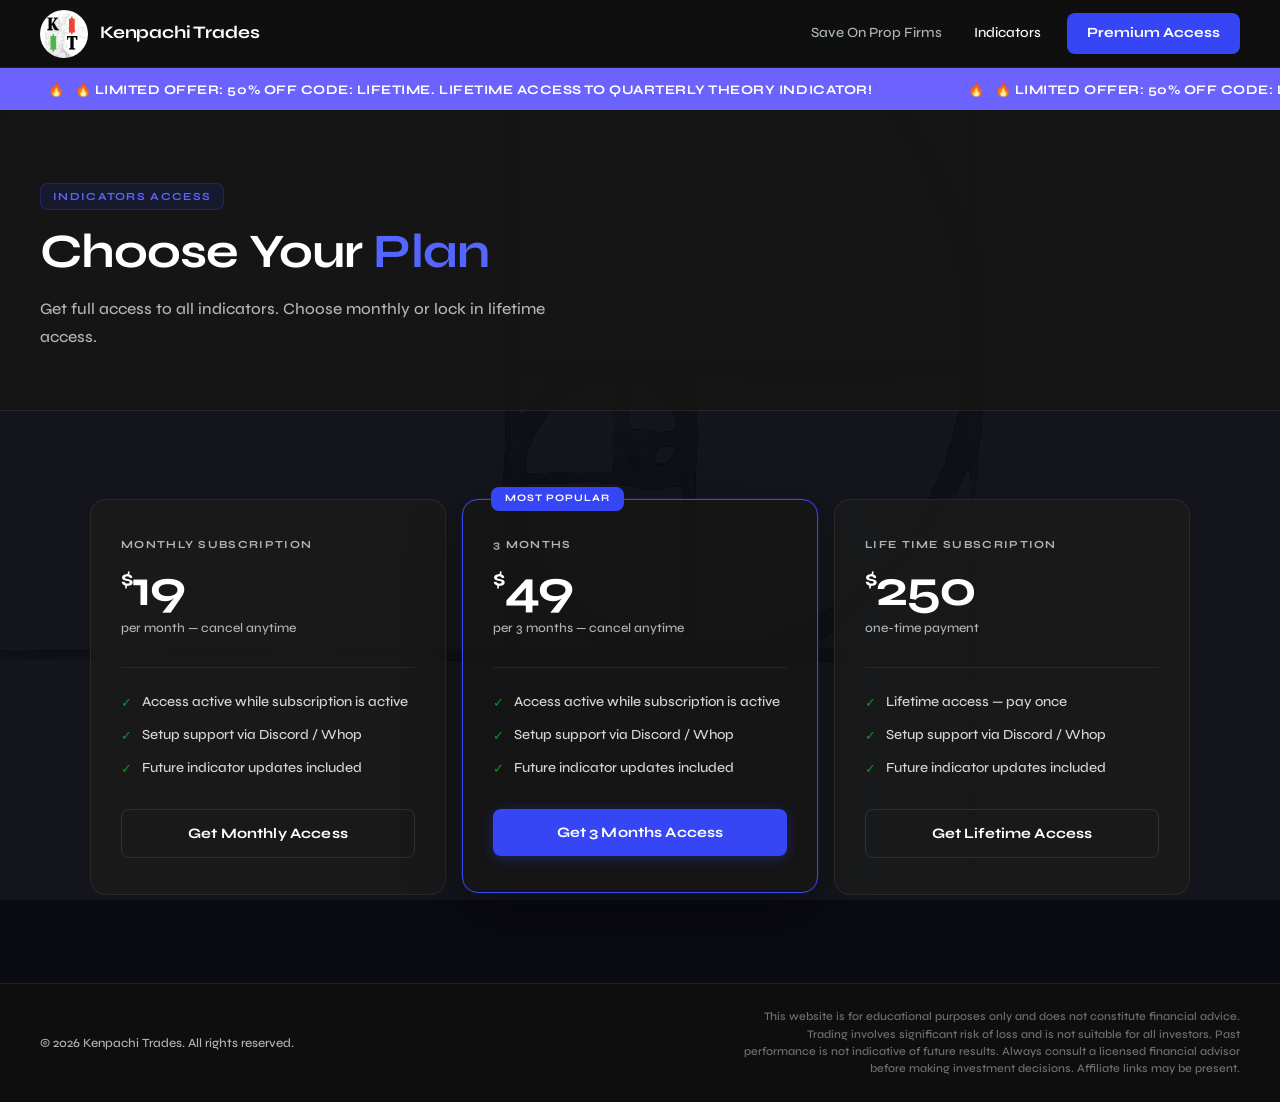
==== commit 1812dd2f: "Update promo ticker text to lifetime offer Co-Authored-By: Claude Sonnet 4.6 <noreply@anthropic.com>" ====
--- a/indicators-plans.html
+++ b/indicators-plans.html
@@ -18,14 +18,14 @@
   <!-- PROMO TICKER -->
   <div class="promo-ticker">
     <div class="promo-ticker-track">
-      <span>Save 15% on your first purchase with code : Soul</span>
-      <span>Save 15% on your first purchase with code : Soul</span>
-      <span>Save 15% on your first purchase with code : Soul</span>
-      <span>Save 15% on your first purchase with code : Soul</span>
-      <span>Save 15% on your first purchase with code : Soul</span>
-      <span>Save 15% on your first purchase with code : Soul</span>
-      <span>Save 15% on your first purchase with code : Soul</span>
-      <span>Save 15% on your first purchase with code : Soul</span>
+      <span>🔥 Limited Offer: 50% OFF code: LIFETIME. Lifetime Access to Quarterly Theory Indicator!</span>
+      <span>🔥 Limited Offer: 50% OFF code: LIFETIME. Lifetime Access to Quarterly Theory Indicator!</span>
+      <span>🔥 Limited Offer: 50% OFF code: LIFETIME. Lifetime Access to Quarterly Theory Indicator!</span>
+      <span>🔥 Limited Offer: 50% OFF code: LIFETIME. Lifetime Access to Quarterly Theory Indicator!</span>
+      <span>🔥 Limited Offer: 50% OFF code: LIFETIME. Lifetime Access to Quarterly Theory Indicator!</span>
+      <span>🔥 Limited Offer: 50% OFF code: LIFETIME. Lifetime Access to Quarterly Theory Indicator!</span>
+      <span>🔥 Limited Offer: 50% OFF code: LIFETIME. Lifetime Access to Quarterly Theory Indicator!</span>
+      <span>🔥 Limited Offer: 50% OFF code: LIFETIME. Lifetime Access to Quarterly Theory Indicator!</span>
     </div>
   </div>
 
@@ -124,8 +124,15 @@
   <script>
     const burger = document.getElementById('burger');
     const menu = document.getElementById('mobileMenu');
-    burger.addEventListener('click', () => menu.classList.toggle('open'));
-    menu.querySelectorAll('a').forEach(a => a.addEventListener('click', () => menu.classList.remove('open')));
+    const ticker = document.querySelector('.promo-ticker');
+    burger.addEventListener('click', () => {
+      menu.classList.toggle('open');
+      if (ticker) ticker.style.display = menu.classList.contains('open') ? 'none' : '';
+    });
+    menu.querySelectorAll('a').forEach(a => a.addEventListener('click', () => {
+      menu.classList.remove('open');
+      if (ticker) ticker.style.display = '';
+    }));
 
     const observer = new IntersectionObserver(entries => {
       entries.forEach(e => { if (e.isIntersecting) { e.target.classList.add('visible'); observer.unobserve(e.target); } });
--- a/syle.css
+++ b/syle.css
@@ -265,7 +265,7 @@
   border-bottom: 1px solid var(--border2);
   position: fixed;
   top: var(--nav-h); left: 0; right: 0;
-  z-index: 199;
+  z-index: 1002;
 }
 .mobile-menu.open { display: flex; }
 .mobile-menu a {
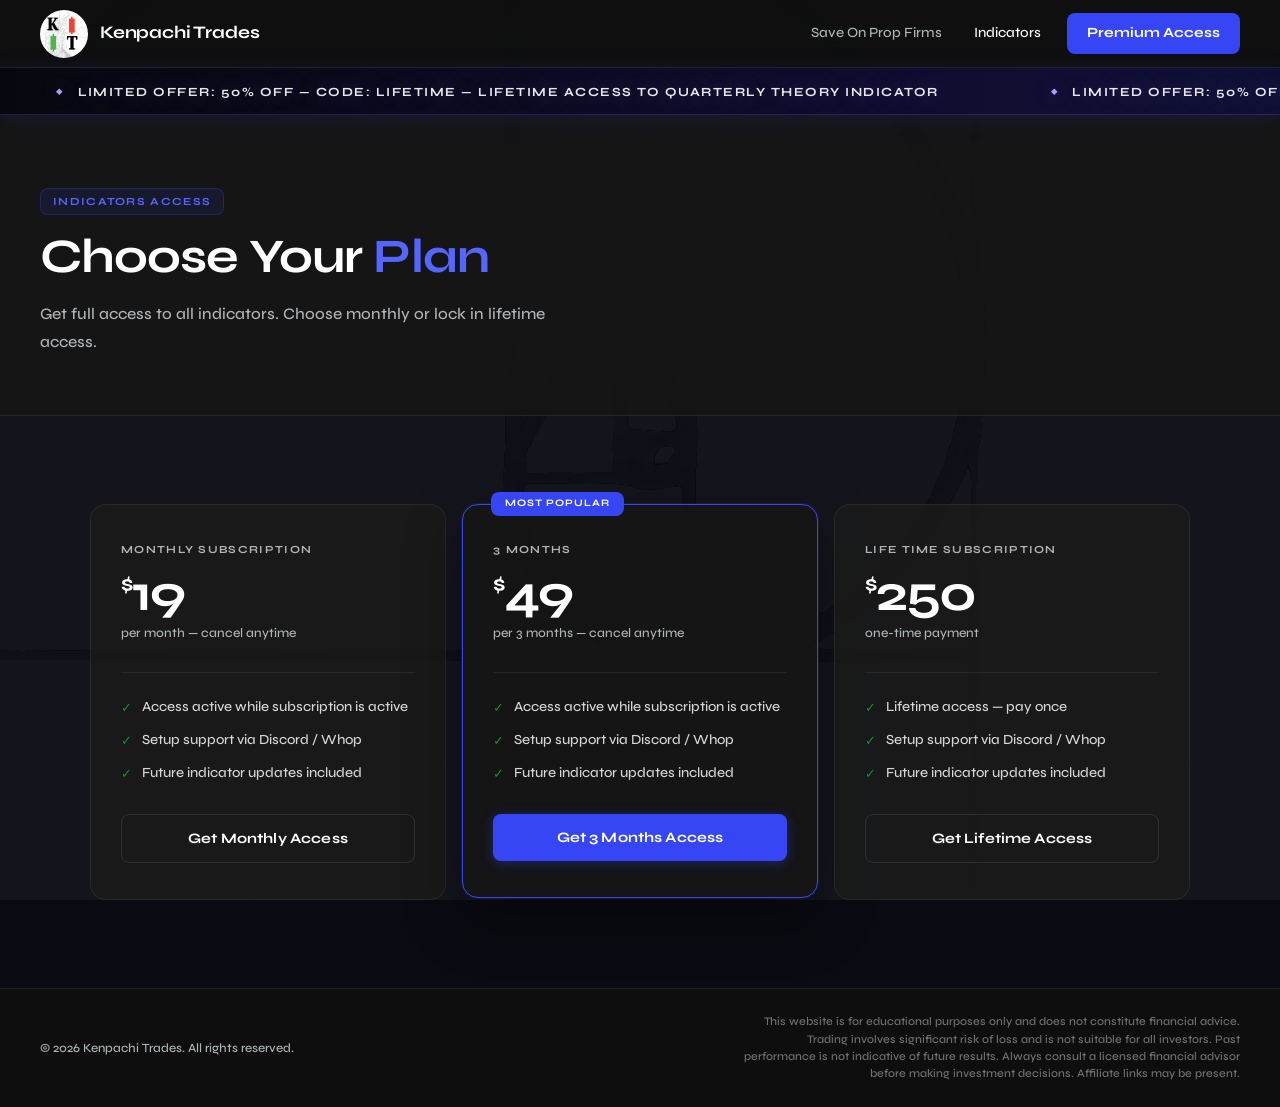
==== commit 2e067246: "Restyle promo ticker with animated dark gradient and diamond separator Co-Authored-By: Claude Sonnet" ====
--- a/indicators-plans.html
+++ b/indicators-plans.html
@@ -18,14 +18,14 @@
   <!-- PROMO TICKER -->
   <div class="promo-ticker">
     <div class="promo-ticker-track">
-      <span>🔥 Limited Offer: 50% OFF code: LIFETIME. Lifetime Access to Quarterly Theory Indicator!</span>
-      <span>🔥 Limited Offer: 50% OFF code: LIFETIME. Lifetime Access to Quarterly Theory Indicator!</span>
-      <span>🔥 Limited Offer: 50% OFF code: LIFETIME. Lifetime Access to Quarterly Theory Indicator!</span>
-      <span>🔥 Limited Offer: 50% OFF code: LIFETIME. Lifetime Access to Quarterly Theory Indicator!</span>
-      <span>🔥 Limited Offer: 50% OFF code: LIFETIME. Lifetime Access to Quarterly Theory Indicator!</span>
-      <span>🔥 Limited Offer: 50% OFF code: LIFETIME. Lifetime Access to Quarterly Theory Indicator!</span>
-      <span>🔥 Limited Offer: 50% OFF code: LIFETIME. Lifetime Access to Quarterly Theory Indicator!</span>
-      <span>🔥 Limited Offer: 50% OFF code: LIFETIME. Lifetime Access to Quarterly Theory Indicator!</span>
+      <span>Limited Offer: 50% OFF — Code: LIFETIME — Lifetime Access to Quarterly Theory Indicator</span>
+      <span>Limited Offer: 50% OFF — Code: LIFETIME — Lifetime Access to Quarterly Theory Indicator</span>
+      <span>Limited Offer: 50% OFF — Code: LIFETIME — Lifetime Access to Quarterly Theory Indicator</span>
+      <span>Limited Offer: 50% OFF — Code: LIFETIME — Lifetime Access to Quarterly Theory Indicator</span>
+      <span>Limited Offer: 50% OFF — Code: LIFETIME — Lifetime Access to Quarterly Theory Indicator</span>
+      <span>Limited Offer: 50% OFF — Code: LIFETIME — Lifetime Access to Quarterly Theory Indicator</span>
+      <span>Limited Offer: 50% OFF — Code: LIFETIME — Lifetime Access to Quarterly Theory Indicator</span>
+      <span>Limited Offer: 50% OFF — Code: LIFETIME — Lifetime Access to Quarterly Theory Indicator</span>
     </div>
   </div>
 
--- a/syle.css
+++ b/syle.css
@@ -1,10 +1,32 @@
 /* ===== PROMO TICKER ===== */
-.promo-ticker { width: 100%; background: #6c63ff; overflow: hidden; white-space: nowrap; padding: 8px 0; position: relative; z-index: 1001; }
-.promo-ticker-track { display: inline-flex; animation: ticker-scroll 28s linear infinite; }
+.promo-ticker {
+  width: 100%;
+  background: linear-gradient(90deg, #07080f 0%, #110d30 25%, #0d1540 50%, #110d30 75%, #07080f 100%);
+  background-size: 300% 100%;
+  animation: ticker-bg 7s ease-in-out infinite;
+  overflow: hidden;
+  white-space: nowrap;
+  padding: 10px 0;
+  position: relative;
+  z-index: 1001;
+  border-bottom: 1px solid rgba(108,99,255,0.25);
+  box-shadow: 0 2px 24px rgba(54,70,245,0.12);
+}
+.promo-ticker-track { display: inline-flex; animation: ticker-scroll 38s linear infinite; }
 .promo-ticker-track:hover { animation-play-state: paused; }
-.promo-ticker-track span { display: inline-block; padding: 0 48px; font-size: 0.82rem; font-weight: 700; color: #fff; letter-spacing: 0.04em; text-transform: uppercase; }
-.promo-ticker-track span::before { content: '🔥'; margin-right: 10px; }
+.promo-ticker-track span {
+  display: inline-block;
+  padding: 0 56px;
+  font-size: 0.78rem;
+  font-weight: 700;
+  color: rgba(255,255,255,0.9);
+  letter-spacing: 0.12em;
+  text-transform: uppercase;
+  text-shadow: 0 0 20px rgba(168,156,255,0.4);
+}
+.promo-ticker-track span::before { content: '◆'; margin-right: 14px; color: #a89cff; font-size: 0.5rem; vertical-align: middle; }
 @keyframes ticker-scroll { 0% { transform: translateX(0); } 100% { transform: translateX(-50%); } }
+@keyframes ticker-bg { 0%, 100% { background-position: 0% 50%; } 50% { background-position: 100% 50%; } }
 
 /* ===== RESET ===== */
 *, *::before, *::after { box-sizing: border-box; margin: 0; padding: 0; }
